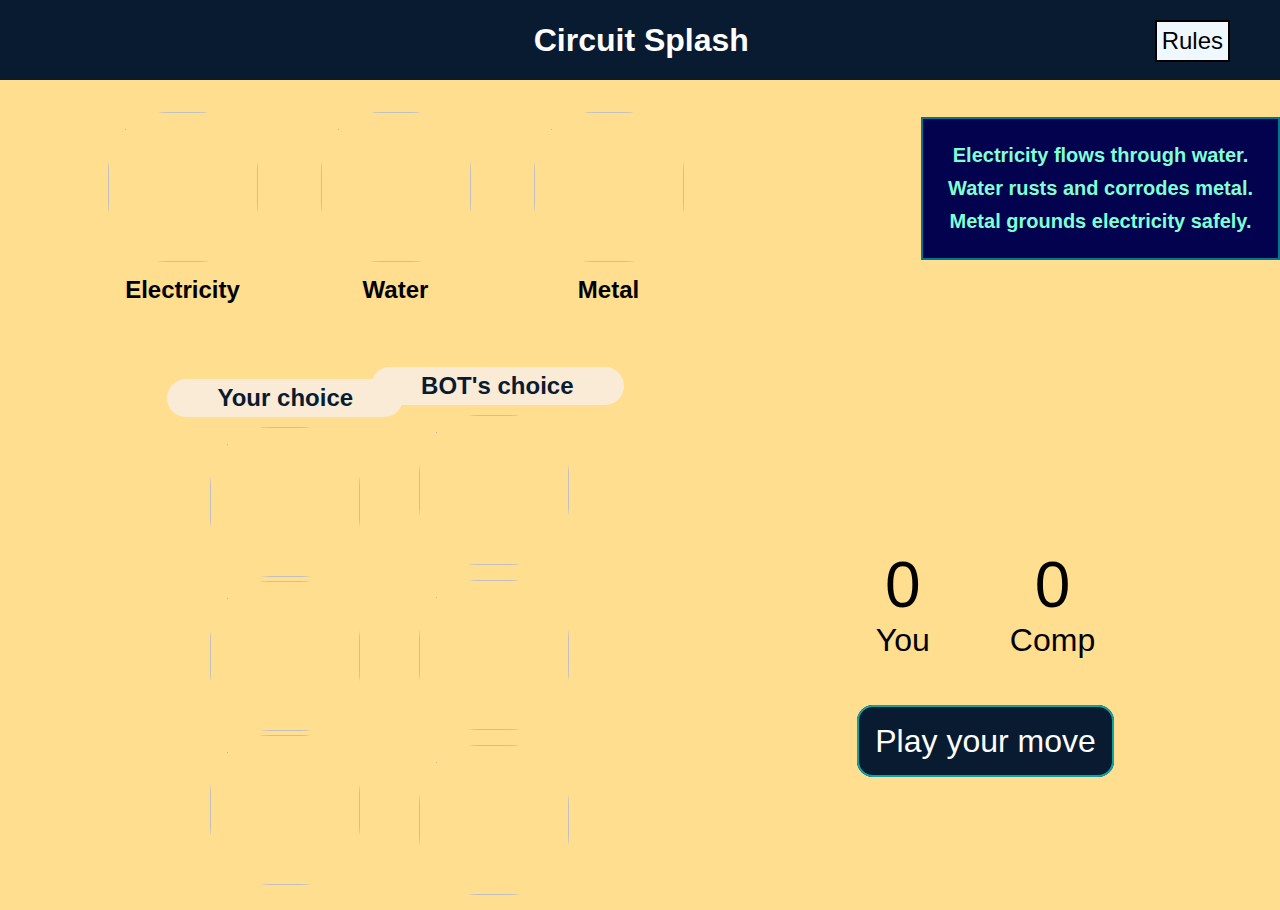
==== Circuit_splash/Circuit_Splash.html @ 09063f53 "Added the game2 page" ====
<!DOCTYPE html>
<html lang="en">

<head>
    <meta charset="UTF-8">
    <meta name="viewport" content="width=device-width, initial-scale=1.0">
    <title>Circuit Splash</title>
    <link rel="icon" href="/BeastBolt-Arena/images/App logo.png">
    <link rel="stylesheet" href="style.css">
</head>

<body>
    <h1>Circuit Splash <button onclick="dropDown()">Rules</button></h1>
    <div class="drop">
        <p>Electricity flows through water.</p>
        <p>Water rusts and corrodes metal.</p>
        <p>Metal grounds electricity safely.</p>
    </div>
    <div class="container">
        <div class="left">
            <div class="choices">
                <div class="choice" id="Electricity">
                    <img src="/BeastBolt-Arena/images/electricity.png" />
                    <h2>Electricity</h2>
                </div>
                <div class="choice" id="Water">
                    <img src="/BeastBolt-Arena/images/water.png" />
                    <h2>Water</h2>
                </div>
                <div class="choice" id="Metal">
                    <img src="/BeastBolt-Arena/images/metal.png" />
                    <h2>Metal</h2>
                </div>
            </div>



            <div class="result">
                <div class="your">
                    <h2>Your choice</h2>
                    <div class="show_choice_user" id="yc1">
                        <img src="/BeastBolt-Arena/images/electricity.png" />
                    </div>
                    <div class="show_choice_user" id="yc2">
                        <img src="/BeastBolt-Arena/images/water.png" />
                    </div>
                    <div class="show_choice_user" id="yc3">
                        <img src="/BeastBolt-Arena/images/metal.png" />
                    </div>
                </div>
                <div class="system">
                    <h2>BOT's choice</h2>
                    <div class="show_choice" id="sc1">
                        <img src="/BeastBolt-Arena/images/electricity.png" />
                    </div>
                    <div class="show_choice" id="sc2">
                        <img src="/BeastBolt-Arena/images/water.png" />
                    </div>
                    <div class="show_choice" id="sc3">
                        <img src="/BeastBolt-Arena/images/metal.png" />
                    </div>
                </div>

            </div>

        </div>
        <div class="right">
            <div class="score-board">
                <div class="score">
                    <p id="user-score">0</p>
                    <p>You</p>
                </div>
                <div class="score">
                    <p id="comp-score">0</p>
                    <p>Comp</p>
                </div>
            </div>
            <div class="msg-container">
                <p id="msg">Play your move</p>
            </div>
        </div>
    </div>
    <script src="script.js"></script>
</body>

</html>
---- Circuit_splash/style.css ----
* {
    margin: 0;
    padding: 0;
    font-family: 'poppins', sans-serif;
    box-sizing: border-box;
    text-align: center;
    background-color: #ffde90;
}

.container {
    display: flex;
    align-items: center;
    justify-content: center;
    max-height: min-content;
}

.drop {
    border: 2px solid rgb(4, 117, 142);
    display: inline-block;
    padding: 15px;
    background-color: rgb(2, 2, 79);
    position: absolute;
    top: 13%;
    right: 0;
    transition: 0.4s;
    transform: translateY(0);
}

.visibility {
    opacity: 0;
    transform: translateY(-10px);
}

.drop p {
    margin: 10px;
    font-size: 20px;
    font-weight: 600;
    color: aquamarine;
    background-color: rgb(2, 2, 79);
}

.left {
    max-width: 70%;
    margin-left: 100px;
}

.right {
    margin: auto;
    margin-bottom: 150px;
}

h1 {
    background-color: #081b31;
    color: #fff;
    height: 5rem;
    line-height: 5rem;
    padding-left: 150px;
}

h1 button {
    float: right;
    margin: 20px 50px 0 22px;
    font-size: 24px;
    cursor: pointer;
    padding: 5px;
    border: 2px solid;
    background-color: aliceblue;
}

h1 button:hover {
    background-color: rgb(12, 232, 12);
    border-color: aqua;
    transition: 0.2s ease-in;
    color: black;
}

.choice,
.show_choice {
    height: 165px;
    width: 165px;
    border-radius: 50%;
    /* flex-direction: column; */
}

.choice h2 {
    margin-top: 10px;
}

.choice:hover {
    cursor: pointer;
    background-color: #ffde90;
    transition: 0.2s ease-out;
    border: 5px solid #081b31;
    border-radius: 40%;
}

img {
    height: 150px;
    width: 150px;
    object-fit: cover;
    border-radius: 40%;
}

.choices,
.result {
    display: flex;
    justify-content: center;
    align-items: center;
    gap: 3rem;
    margin-top: 2rem;
}

.score-board {
    display: flex;
    justify-content: center;
    align-items: center;
    font-size: 2rem;
    margin-top: 5rem;
    gap: 5rem;
}

#user-score,
#comp-score {
    font-size: 4rem;
}

.msg-container {
    margin-top: 4rem;
    cursor: pointer;
}

#msg {
    background-color: #081b31;
    color: #fff;
    font-size: 2rem;
    display: inline;
    padding: 1rem;
    border-radius: 1rem;
    border: 2px solid rgb(16, 163, 163);
}

.result {
    margin-top: 70px;
}

.result h2 {
    color: #081b31;
    background-color: antiquewhite;
    border-radius: 30px;
    margin: 10px -40px 10px;
    padding: 5px 50px 5px;
}

.system {
    margin-top: 10px;
}

.hidden {
    display: none;
}

@media(max-width: 600px) {
    h1 {
        font-size: 24px;
        display: flex;
        justify-content: space-evenly;
        padding: 0;
    }

    h1 button {
        margin: 20px;
        padding: 5px;
        font-size: 20px;
    }

    .drop p {
        font-size: 14px;
    }

    .container {
        display: flex;
        flex-direction: column;
    }

    .left,
    .result,
    .right {
        flex-basis: 100%;
    }

    .left {
        margin-left: 0;
        max-width: 100%;
    }

    .choices {
        gap: 0rem;
        display: flex;
        align-items: center;
        justify-content: center;
    }

    .choice h2 {
        font-size: 18px;
    }

    .choice img,
    .show_choice_user img,
    .show_choice img {
        width: 90px;
        height: 80px;
    }

    .result {
        margin: 20px;
        margin-top: 0;
        margin-bottom: 0;
        padding: 0;
        gap: 1rem;

    }

    .result h2 {
        margin: 5px;
        padding: 5px;
        font-size: 20px;
    }

    .system {
        margin-top: 20px;
        padding: 0;
        height: 150px;
    }

    .score-board {
        font-size: 20px;
        margin-top: 30px;
    }

    .msg-container {
        margin-top: 2rem;
    }

    #msg {
        font-size: 20px;
    }

    .choice:hover {
        background-color: #ffffff;
        transition: none;
        border: 0px;
    }
}

;
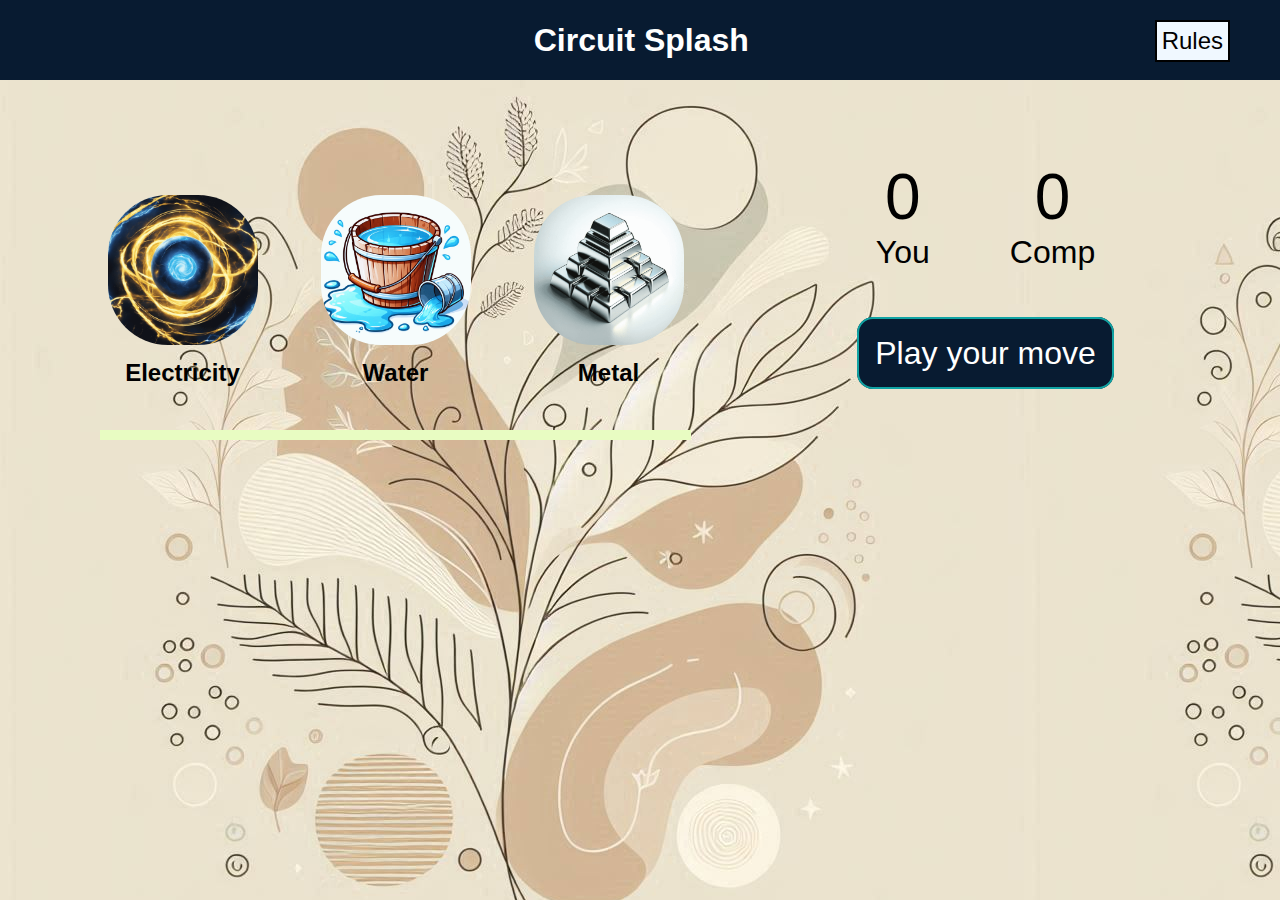
==== commit bc84c888: "Fixed directory access issues" ====
--- a/Circuit_splash/Circuit_Splash.html
+++ b/Circuit_splash/Circuit_Splash.html
@@ -5,7 +5,7 @@
     <meta charset="UTF-8">
     <meta name="viewport" content="width=device-width, initial-scale=1.0">
     <title>Circuit Splash</title>
-    <link rel="icon" href="/BeastBolt-Arena/images/App logo.png">
+    <link rel="icon" href="images/App logo.png">
     <link rel="stylesheet" href="style.css">
 </head>
 
@@ -20,15 +20,15 @@
         <div class="left">
             <div class="choices">
                 <div class="choice" id="Electricity">
-                    <img src="/BeastBolt-Arena/images/electricity.png" />
+                    <img src="images/electricity.png" />
                     <h2>Electricity</h2>
                 </div>
                 <div class="choice" id="Water">
-                    <img src="/BeastBolt-Arena/images/water.png" />
+                    <img src="images/water.png" />
                     <h2>Water</h2>
                 </div>
                 <div class="choice" id="Metal">
-                    <img src="/BeastBolt-Arena/images/metal.png" />
+                    <img src="images/metal.png" />
                     <h2>Metal</h2>
                 </div>
             </div>
@@ -39,25 +39,25 @@
                 <div class="your">
                     <h2>Your choice</h2>
                     <div class="show_choice_user" id="yc1">
-                        <img src="/BeastBolt-Arena/images/electricity.png" />
+                        <img src="images/electricity.png" />
                     </div>
                     <div class="show_choice_user" id="yc2">
-                        <img src="/BeastBolt-Arena/images/water.png" />
+                        <img src="images/water.png" />
                     </div>
                     <div class="show_choice_user" id="yc3">
-                        <img src="/BeastBolt-Arena/images/metal.png" />
+                        <img src="images/metal.png" />
                     </div>
                 </div>
                 <div class="system">
                     <h2>BOT's choice</h2>
                     <div class="show_choice" id="sc1">
-                        <img src="/BeastBolt-Arena/images/electricity.png" />
+                        <img src="images/electricity.png" />
                     </div>
                     <div class="show_choice" id="sc2">
-                        <img src="/BeastBolt-Arena/images/water.png" />
+                        <img src="images/water.png" />
                     </div>
                     <div class="show_choice" id="sc3">
-                        <img src="/BeastBolt-Arena/images/metal.png" />
+                        <img src="images/metal.png" />
                     </div>
                 </div>
 
--- a/Circuit_splash/style.css
+++ b/Circuit_splash/style.css
@@ -4,7 +4,11 @@
     font-family: 'poppins', sans-serif;
     box-sizing: border-box;
     text-align: center;
-    background-color: #ffde90;
+}
+
+body {
+    background-image: url('images/gm2.png');
+    background-size: auto;
 }
 
 .container {
@@ -88,9 +92,8 @@
 
 .choice:hover {
     cursor: pointer;
-    background-color: #ffde90;
     transition: 0.2s ease-out;
-    border: 5px solid #081b31;
+    border: 5px solid #5a5dc0;
     border-radius: 40%;
 }
 
@@ -141,11 +144,12 @@
 
 .result {
     margin-top: 70px;
+    background-color: #E8FCC2;
 }
 
 .result h2 {
     color: #081b31;
-    background-color: antiquewhite;
+    background-color: #B1CC74;
     border-radius: 30px;
     margin: 10px -40px 10px;
     padding: 5px 50px 5px;
@@ -211,19 +215,29 @@
         height: 80px;
     }
 
+    .choices img:hover {
+        border: 10px solid rgb(206, 227, 246);
+    }
+
     .result {
         margin: 20px;
         margin-top: 0;
         margin-bottom: 0;
         padding: 0;
         gap: 1rem;
-
     }
 
     .result h2 {
         margin: 5px;
         padding: 5px;
         font-size: 20px;
+    }
+
+    .drop {
+        top: 69%;
+        left: 0;
+        transition: 0.4s;
+        transform: translateY(10);
     }
 
     .system {
@@ -246,10 +260,18 @@
     }
 
     .choice:hover {
-        background-color: #ffffff;
         transition: none;
         border: 0px;
     }
+
+    .show_choice {
+        height: auto;
+    }
+
+    body {
+        background-image: url('/BeastBolt-Arena/images/gm2.png');
+        background-size: contain;
+    }
 }
 
 ;